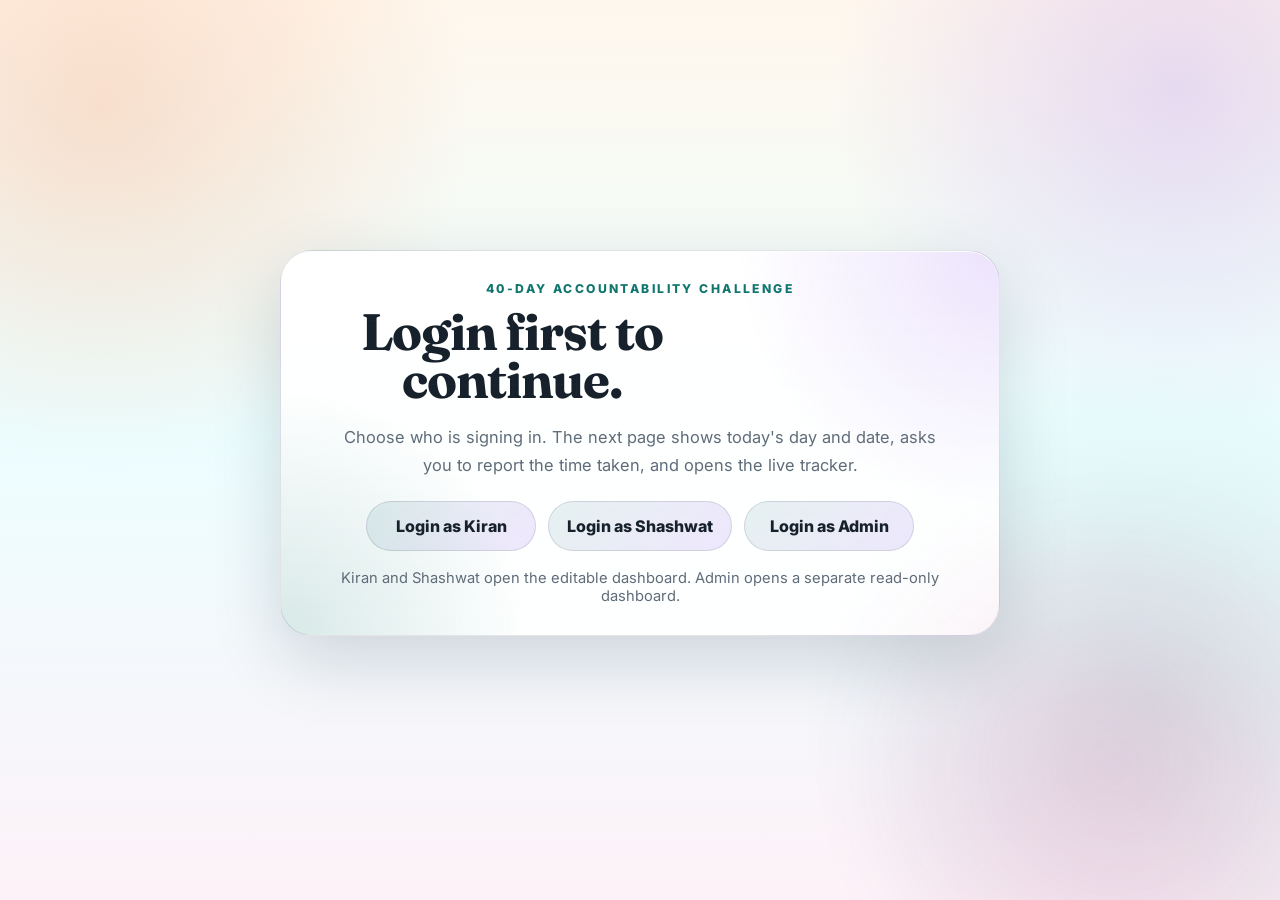
==== admin.html @ a902fece "test" ====
<!DOCTYPE html>
<html lang="en">
  <head>
    <meta charset="UTF-8" />
    <meta name="viewport" content="width=device-width, initial-scale=1.0" />
    <title>40-Day Accountability Challenge - Admin</title>
    <link rel="preconnect" href="https://fonts.googleapis.com" />
    <link rel="preconnect" href="https://fonts.gstatic.com" crossorigin />
    <link href="https://fonts.googleapis.com/css2?family=Fraunces:opsz,wght@9..144,600;9..144,700&family=Inter:wght@400;500;600;700;800&display=swap" rel="stylesheet" />
    <link rel="stylesheet" href="style.css" />
  </head>
  <body class="dashboard-page admin-page">
    <main class="shell shell--dashboard">
      <section class="dashboard-screen admin-screen">
        <header class="today-hero">
          <div class="today-hero__copy">
            <p class="eyebrow">Admin overview</p>
            <h1 id="adminTitle">Read-only control room</h1>
            <p id="adminDateLine" class="lede">Loading Central Time date...</p>
            <p id="adminInstruction" class="today-instruction">
              Inspect the full timesheet and the daily matrix dashboard. Editing is disabled.
            </p>
          </div>

          <div class="today-hero__meta">
            <div class="meta-chip meta-chip--wide">
              <span class="meta-chip__label">Signed in as</span>
              <strong>Admin</strong>
            </div>
            <div class="meta-chip">
              <span class="meta-chip__label">Live view</span>
              <strong id="adminDayTag">Day 1</strong>
            </div>
            <button id="logoutBtn" class="logout-button" type="button">Logout</button>
          </div>
        </header>

        <section class="stats-strip admin-stats" aria-label="Admin summary">
          <article class="stat-card">
            <span>Kiran progress</span>
            <strong id="adminKiranProgress">0 / 80</strong>
          </article>
          <article class="stat-card">
            <span>Shashwat progress</span>
            <strong id="adminShashwatProgress">0 / 80</strong>
          </article>
          <article class="stat-card stat-card--progress">
            <div class="progress-meta">
              <span>Completion</span>
              <span id="adminPercent">0%</span>
            </div>
            <div class="progress-bar" aria-hidden="true">
              <span id="adminProgressFill"></span>
            </div>
          </article>
        </section>

        <section class="workspace-shell">
          <div class="workspace-shell__head">
            <div>
              <h2>Timesheet</h2>
              <p>Read-only view of the full 40-day timesheet with today's row highlighted.</p>
            </div>
            <span class="save-state">Live data from local storage</span>
          </div>
          <div class="table-wrap admin-table-wrap">
            <table>
              <thead>
                <tr>
                  <th>Day</th>
                  <th>Date</th>
                  <th>Kiran AM</th>
                  <th>Kiran PM</th>
                  <th>Shashwat AM</th>
                  <th>Shashwat PM</th>
                </tr>
              </thead>
              <tbody id="adminTimesheetBody"></tbody>
            </table>
          </div>
        </section>

        <section class="workspace-shell matrix-shell">
          <div class="workspace-shell__head">
            <div>
              <h2>Matrix dashboard</h2>
              <p>Quick read of the challenge in a four-quadrant matrix built for spotting momentum and gaps.</p>
            </div>
            <span class="save-state">Read only</span>
          </div>

          <div class="matrix-grid">
            <article class="matrix-card matrix-card--accent">
              <span class="matrix-label">Morning momentum</span>
              <strong id="matrixMorning">0%</strong>
              <p>How strong the morning sessions are across both participants.</p>
            </article>
            <article class="matrix-card">
              <span class="matrix-label">Evening momentum</span>
              <strong id="matrixEvening">0%</strong>
              <p>Evening consistency and late-day follow-through.</p>
            </article>
            <article class="matrix-card">
              <span class="matrix-label">Kiran lead</span>
              <strong id="matrixKiran">0%</strong>
              <p>Kiran's current completion ratio across the full challenge.</p>
            </article>
            <article class="matrix-card">
              <span class="matrix-label">Shashwat lead</span>
              <strong id="matrixShashwat">0%</strong>
              <p>Shashwat's current completion ratio across the full challenge.</p>
            </article>
          </div>
        </section>
      </section>
    </main>

    <script src="admin.js"></script>
  </body>
</html>
---- style.css ----
:root {
  color-scheme: light;
  --bg: #fff7ed;
  --bg-2: #ecfeff;
  --bg-3: #fdf2f8;
  --panel: rgba(255, 255, 255, 0.72);
  --panel-strong: rgba(255, 255, 255, 0.92);
  --text: #17212b;
  --muted: #5f6c79;
  --border: rgba(23, 33, 43, 0.12);
  --accent: #0f766e;
  --accent-2: #ea580c;
  --accent-3: #7c3aed;
  --success: #16a34a;
  --warning: #f59e0b;
  --danger: #ef4444;
  --shadow: 0 24px 70px rgba(15, 23, 42, 0.16);
}

* {
  box-sizing: border-box;
}

html {
  scroll-behavior: smooth;
}

body {
  margin: 0;
  font-family: Inter, sans-serif;
  color: var(--text);
  background:
    radial-gradient(circle at 8% 12%, rgba(234, 88, 12, 0.16), transparent 26%),
    radial-gradient(circle at 92% 10%, rgba(124, 58, 237, 0.16), transparent 24%),
    radial-gradient(circle at 90% 78%, rgba(15, 118, 110, 0.14), transparent 26%),
    linear-gradient(180deg, var(--bg), var(--bg-2) 48%, var(--bg-3));
  min-height: 100vh;
  overflow-x: hidden;
}

body::before {
  content: "";
  position: fixed;
  inset: 0;
  pointer-events: none;
  background-image:
    linear-gradient(rgba(255, 255, 255, 0.22) 1px, transparent 1px),
    linear-gradient(90deg, rgba(255, 255, 255, 0.22) 1px, transparent 1px);
  background-size: 64px 64px;
  mask-image: linear-gradient(180deg, rgba(0, 0, 0, 0.14), transparent 78%);
}

body::after {
  content: "";
  position: fixed;
  inset: auto -10vw -18vh auto;
  width: 46vw;
  height: 46vw;
  background: radial-gradient(circle, rgba(236, 72, 153, 0.16), transparent 66%);
  filter: blur(28px);
  pointer-events: none;
  animation: floatGlow 12s ease-in-out infinite;
}

.shell {
  width: min(1400px, calc(100vw - 32px));
  margin: 0 auto;
  padding: 30px 0 44px;
}

.auth-screen {
  min-height: calc(100vh - 74px);
  display: grid;
  place-items: center;
  padding: 20px 0;
}

.auth-card {
  width: min(720px, 100%);
  padding: 30px;
  border-radius: 32px;
  background:
    radial-gradient(circle at top right, rgba(124, 58, 237, 0.14), transparent 32%),
    radial-gradient(circle at bottom left, rgba(15, 118, 110, 0.16), transparent 30%),
    linear-gradient(180deg, rgba(255, 255, 255, 0.96), rgba(255, 255, 255, 0.88));
  border: 1px solid var(--border);
  box-shadow: var(--shadow), inset 0 1px 0 rgba(255, 255, 255, 0.85);
  text-align: center;
}

.auth-card .lede {
  margin-left: auto;
  margin-right: auto;
}

.auth-actions {
  display: flex;
  gap: 12px;
  justify-content: center;
  flex-wrap: wrap;
  margin-top: 22px;
}

.auth-button,
.logout-button {
  appearance: none;
  border: 1px solid rgba(15, 23, 42, 0.12);
  border-radius: 999px;
  padding: 14px 18px;
  font-weight: 800;
  cursor: pointer;
  transition: transform 140ms ease, box-shadow 140ms ease, background 140ms ease;
}

.auth-button {
  background: linear-gradient(135deg, rgba(15, 118, 110, 0.1), rgba(124, 58, 237, 0.12));
  color: var(--text);
  min-width: 170px;
}

.auth-button:hover,
.logout-button:hover {
  transform: translateY(-1px);
}

.auth-footnote {
  margin: 18px 0 0;
  color: var(--muted);
  font-size: 0.92rem;
}

.dashboard-screen {
  display: grid;
  gap: 20px;
}

.hero {
  display: grid;
  grid-template-columns: 1.5fr 1fr;
  gap: 20px;
  align-items: stretch;
  margin-bottom: 20px;
  animation: riseIn 700ms ease both;
}

.eyebrow {
  margin: 0 0 12px;
  text-transform: uppercase;
  letter-spacing: 0.2em;
  font-size: 0.76rem;
  color: var(--accent);
  font-weight: 800;
}

h1, h2 {
  font-family: Fraunces, serif;
  margin: 0;
  letter-spacing: -0.02em;
}

h1 {
  font-size: clamp(2.4rem, 4vw, 4.6rem);
  line-height: 0.94;
  max-width: 11.5ch;
}

.lede {
  margin: 18px 0 0;
  max-width: 62ch;
  color: var(--muted);
  font-size: 1.03rem;
  line-height: 1.7;
}

.hero-card,
.rules-grid article,
.table-shell {
  background:
    linear-gradient(180deg, rgba(255, 255, 255, 0.96), rgba(255, 255, 255, 0.78)),
    var(--panel);
  border: 1px solid var(--border);
  border-radius: 30px;
  box-shadow: var(--shadow), inset 0 1px 0 rgba(255, 255, 255, 0.8);
  backdrop-filter: blur(16px);
}

.hero-card {
  padding: 22px;
  display: flex;
  flex-direction: column;
  justify-content: space-between;
  gap: 20px;
  position: relative;
  overflow: hidden;
}

.hero-card::before {
  content: "";
  position: absolute;
  inset: -30% -20% auto auto;
  width: 220px;
  height: 220px;
  background: radial-gradient(circle, rgba(15, 118, 110, 0.18), transparent 68%);
  filter: blur(8px);
  pointer-events: none;
}

.today-card {
  padding: 26px;
  border-radius: 30px;
  border: 1px solid var(--border);
  background:
    radial-gradient(circle at top left, rgba(236, 72, 153, 0.12), transparent 36%),
    linear-gradient(180deg, rgba(255, 255, 255, 0.96), rgba(255, 255, 255, 0.84));
  box-shadow: var(--shadow), inset 0 1px 0 rgba(255, 255, 255, 0.85);
}

.today-card .lede {
  margin-bottom: 12px;
}

.today-instruction {
  margin: 0;
  color: var(--text);
  font-weight: 700;
  line-height: 1.65;
  max-width: 42ch;
}

.hero-top-actions {
  display: flex;
  align-items: center;
  gap: 10px;
  flex-wrap: wrap;
  justify-content: flex-end;
}

.logout-button {
  background: rgba(255, 255, 255, 0.92);
  color: var(--text);
  padding: 10px 14px;
}

.hero-status {
  display: grid;
  grid-template-columns: repeat(2, minmax(0, 1fr));
  gap: 12px;
}

.hero-status > div {
  padding: 14px;
  border-radius: 20px;
  background: rgba(255, 255, 255, 0.78);
  border: 1px solid rgba(23, 33, 43, 0.08);
}

.hero-status__label {
  display: block;
  margin-bottom: 6px;
  color: var(--muted);
  font-size: 0.8rem;
  font-weight: 700;
  text-transform: uppercase;
  letter-spacing: 0.12em;
}

.hero-status strong {
  font-size: 1.15rem;
}

.hero-card__top,
.progress-meta,
.table-shell__header {
  display: flex;
  align-items: center;
  justify-content: space-between;
  gap: 12px;
}

.signin-card {
  position: relative;
  z-index: 1;
  display: grid;
  gap: 14px;
  padding: 16px;
  border-radius: 24px;
  border: 1px solid rgba(15, 23, 42, 0.08);
  background: linear-gradient(135deg, rgba(255, 255, 255, 0.92), rgba(250, 245, 255, 0.9));
  box-shadow: inset 0 1px 0 rgba(255, 255, 255, 0.8);
}

.signin-card__top {
  display: flex;
  align-items: flex-start;
  justify-content: space-between;
  gap: 12px;
}

.signin-label {
  margin: 0 0 4px;
  font-size: 0.72rem;
  letter-spacing: 0.18em;
  text-transform: uppercase;
  font-weight: 800;
  color: var(--accent-3);
}

.signin-card h2 {
  font-size: 1.55rem;
  line-height: 1.05;
}

.signin-date {
  text-align: right;
  color: var(--muted);
  font-size: 0.85rem;
}

.signin-date strong {
  display: block;
  margin-top: 4px;
  color: var(--text);
  font-size: 0.95rem;
}

.signin-copy {
  margin: 0;
  color: var(--muted);
  line-height: 1.6;
  font-size: 0.95rem;
}

.signin-actions {
  display: flex;
  gap: 10px;
  flex-wrap: wrap;
}

.signer-btn {
  appearance: none;
  border: 1px solid rgba(15, 23, 42, 0.12);
  background: rgba(255, 255, 255, 0.95);
  color: var(--text);
  padding: 12px 14px;
  border-radius: 999px;
  font-weight: 800;
  cursor: pointer;
  box-shadow: 0 10px 18px rgba(15, 23, 42, 0.06);
  transition: transform 140ms ease, background 140ms ease, border-color 140ms ease, box-shadow 140ms ease;
}

.signer-btn:hover {
  transform: translateY(-1px);
}

.signer-btn.is-active {
  background: linear-gradient(135deg, rgba(15, 118, 110, 0.14), rgba(124, 58, 237, 0.14));
  border-color: rgba(124, 58, 237, 0.24);
  box-shadow: 0 12px 22px rgba(124, 58, 237, 0.14);
}

.signin-status {
  display: flex;
  align-items: center;
  justify-content: space-between;
  gap: 10px;
  padding-top: 2px;
  color: var(--muted);
  font-size: 0.9rem;
}

.signin-status strong {
  color: var(--text);
}

.pill {
  display: inline-flex;
  align-items: center;
  padding: 8px 12px;
  border-radius: 999px;
  background: linear-gradient(135deg, rgba(15, 118, 110, 0.14), rgba(124, 58, 237, 0.12));
  color: var(--accent);
  font-size: 0.85rem;
  font-weight: 700;
  box-shadow: inset 0 1px 0 rgba(255, 255, 255, 0.7);
}

.save-state {
  color: var(--muted);
  font-size: 0.9rem;
}

.hero-metrics {
  display: grid;
  grid-template-columns: repeat(3, minmax(0, 1fr));
  gap: 12px;
}

.hero-metrics div {
  background: var(--panel-strong);
  border: 1px solid var(--border);
  border-radius: 22px;
  padding: 16px;
  box-shadow: 0 14px 30px rgba(15, 23, 42, 0.08);
  transition: transform 180ms ease, box-shadow 180ms ease;
}

.hero-metrics div:hover {
  transform: translateY(-2px);
  box-shadow: 0 18px 34px rgba(15, 23, 42, 0.12);
}

.hero-metrics strong {
  display: block;
  font-size: 1.7rem;
  line-height: 1;
  background: linear-gradient(135deg, var(--accent), var(--accent-3));
  -webkit-background-clip: text;
  background-clip: text;
  color: transparent;
}

.hero-metrics span {
  display: block;
  margin-top: 8px;
  color: var(--muted);
  font-size: 0.9rem;
}

.progress-block {
  background:
    linear-gradient(135deg, rgba(15, 118, 110, 0.08), rgba(124, 58, 237, 0.06)),
    var(--panel-strong);
  border-radius: 22px;
  border: 1px solid var(--border);
  padding: 16px;
}

.progress-meta {
  color: var(--muted);
  font-size: 0.9rem;
  margin-bottom: 12px;
}

.progress-bar {
  height: 12px;
  border-radius: 999px;
  background: rgba(23, 33, 31, 0.08);
  overflow: hidden;
  box-shadow: inset 0 1px 2px rgba(15, 23, 42, 0.12);
}

.progress-bar span {
  display: block;
  height: 100%;
  width: 0;
  border-radius: inherit;
  background: linear-gradient(90deg, var(--accent), var(--accent-3), #22c55e);
  background-size: 200% 100%;
  transition: width 180ms ease;
  animation: shimmer 4s linear infinite;
}

.rules-grid {
  display: grid;
  grid-template-columns: repeat(3, minmax(0, 1fr));
  gap: 16px;
  margin-bottom: 20px;
}

.rules-grid article {
  padding: 18px 18px 20px;
  position: relative;
  overflow: hidden;
}

.rules-grid article::before {
  content: "";
  position: absolute;
  inset: 0;
  background: linear-gradient(135deg, rgba(236, 72, 153, 0.06), transparent 40%, rgba(15, 118, 110, 0.06));
  pointer-events: none;
}

.rules-grid article:hover {
  transform: translateY(-3px);
  transition: transform 180ms ease, box-shadow 180ms ease;
  box-shadow: 0 28px 60px rgba(15, 23, 42, 0.14);
}

.rules-grid h2,
.table-shell__header h2 {
  font-size: 1.6rem;
}

.rules-grid p,
.table-shell__header p {
  margin: 10px 0 0;
  color: var(--muted);
  line-height: 1.65;
}

button {
  font: inherit;
}

.cell-button {
  border: 1px solid transparent;
  border-radius: 16px;
  cursor: pointer;
  transition: transform 120ms ease, box-shadow 120ms ease, background 120ms ease, border-color 120ms ease;
}

.cell-button:hover {
  transform: translateY(-1px);
}

.table-shell {
  padding: 18px;
}

.table-shell__header {
  align-items: flex-end;
  margin-bottom: 16px;
}

.legend {
  display: flex;
  align-items: center;
  gap: 14px;
  color: var(--muted);
  flex-wrap: wrap;
  justify-content: flex-end;
}

.legend span {
  display: inline-flex;
  align-items: center;
  gap: 8px;
}

.dot {
  width: 10px;
  height: 10px;
  border-radius: 999px;
  display: inline-block;
}

.dot.done { background: var(--success); }
.dot.pending { background: var(--warning); }
.dot.issue { background: var(--danger); }

.table-wrap {
  overflow: auto;
  border-radius: 22px;
  border: 1px solid var(--border);
  background: rgba(255, 255, 255, 0.72);
  box-shadow: inset 0 1px 0 rgba(255, 255, 255, 0.75);
}

table {
  border-collapse: separate;
  border-spacing: 0;
  width: 100%;
  min-width: 1180px;
}

th, td {
  padding: 12px 10px;
  border-bottom: 1px solid rgba(23, 33, 31, 0.08);
  text-align: left;
  vertical-align: middle;
}

thead th {
  position: sticky;
  top: 0;
  z-index: 2;
  background: linear-gradient(180deg, rgba(252, 248, 242, 0.98), rgba(245, 250, 248, 0.98));
  font-size: 0.9rem;
  font-weight: 800;
}

.subhead th {
  top: 48px;
  background: linear-gradient(180deg, rgba(243, 250, 246, 0.98), rgba(239, 244, 252, 0.98));
  font-size: 0.76rem;
  font-weight: 600;
  color: var(--muted);
}

tbody tr:nth-child(even) td {
  background: rgba(15, 118, 110, 0.028);
}

tbody tr.is-current-day td {
  background: rgba(124, 58, 237, 0.06);
}

tbody tr:hover td {
  background: rgba(124, 58, 237, 0.035);
}

td:first-child,
th:first-child {
  width: 76px;
}

td:nth-child(2), th:nth-child(2) {
  width: 120px;
}

.day-cell,
.date-cell {
  font-weight: 700;
}

.cell-button {
  width: 100%;
  min-height: 68px;
  padding: 10px 12px;
  background: linear-gradient(180deg, rgba(255, 255, 255, 0.98), rgba(248, 250, 252, 0.95));
  border-color: rgba(23, 33, 31, 0.12);
  color: var(--text);
  display: flex;
  flex-direction: column;
  justify-content: center;
  gap: 6px;
  text-align: left;
  box-shadow: 0 10px 24px rgba(15, 23, 42, 0.06);
}

.cell-button strong {
  font-size: 0.92rem;
}

.cell-button small {
  display: block;
  color: var(--muted);
  font-size: 0.72rem;
  line-height: 1.25;
}

.cell-button[data-state="done"] {
  background: linear-gradient(180deg, rgba(34, 197, 94, 0.18), rgba(22, 163, 74, 0.12));
  border-color: rgba(22, 163, 74, 0.28);
}

.cell-button[data-state="pending"] {
  background: linear-gradient(180deg, rgba(245, 158, 11, 0.18), rgba(245, 158, 11, 0.1));
  border-color: rgba(245, 158, 11, 0.3);
}

.cell-button[data-state="issue"] {
  background: linear-gradient(180deg, rgba(248, 113, 113, 0.16), rgba(220, 38, 38, 0.08));
  border-color: rgba(220, 38, 38, 0.28);
}

.cell-button:focus {
  outline: 2px solid rgba(124, 58, 237, 0.34);
  outline-offset: 2px;
}

.cell-button:disabled {
  cursor: not-allowed;
  opacity: 0.38;
  box-shadow: none;
  transform: none;
}

.role-hidden {
  display: none !important;
}

.row-hidden {
  display: none;
}

@media (max-width: 1120px) {
  .hero,
  .rules-grid {
    grid-template-columns: 1fr;
  }

  .table-shell__header {
    align-items: flex-start;
    flex-direction: column;
  }

  .today-card {
    padding: 22px;
  }
}

@media (max-width: 900px) {
  .shell {
    width: min(100vw - 24px, 100%);
    padding: 18px 0 28px;
  }

  .hero,
  .rules-grid {
    gap: 14px;
  }

  .hero-card,
  .rules-grid article,
  .table-shell {
    border-radius: 24px;
  }

  .auth-card {
    padding: 22px;
    border-radius: 26px;
  }

  .hero-card {
    padding: 18px;
  }

  .today-card {
    padding: 18px;
  }

  .signin-card {
    padding: 14px;
  }

  .hero-metrics {
    grid-template-columns: repeat(2, minmax(0, 1fr));
  }

  .hero-metrics div:last-child {
    grid-column: 1 / -1;
  }

  .hero-metrics div {
    padding: 14px;
  }

  .rules-grid article {
    padding: 16px;
  }

  .table-shell {
    padding: 14px;
  }

  .table-wrap {
    border-radius: 18px;
    -webkit-overflow-scrolling: touch;
    scrollbar-width: thin;
  }

  table {
    min-width: 960px;
  }

  th,
  td {
    padding: 10px 8px;
  }

  .cell-button {
    min-height: 60px;
    padding: 8px 10px;
  }

  .cell-button strong {
    font-size: 0.86rem;
  }

  .cell-button small {
    font-size: 0.68rem;
  }

  .rules-grid h2,
  .table-shell__header h2 {
    font-size: 1.35rem;
  }

  .signin-card h2 {
    font-size: 1.3rem;
  }

  .rules-grid p,
  .table-shell__header p,
  .lede,
  .save-state,
  .hero-metrics span,
  .progress-meta {
    font-size: 0.92rem;
  }
}

@media (max-width: 760px) {
  .shell {
    width: min(100vw - 14px, 100%);
    padding: 10px 0 18px;
  }

  .hero-card,
  .rules-grid article,
  .table-shell {
    border-radius: 20px;
  }

  .auth-button,
  .logout-button {
    width: 100%;
    min-width: 0;
  }

  .auth-actions {
    flex-direction: column;
  }

  h1 {
    font-size: clamp(1.95rem, 10.5vw, 2.8rem);
    max-width: 10.5ch;
  }

  .lede {
    margin-top: 14px;
    font-size: 0.96rem;
    line-height: 1.62;
  }

  .hero-metrics {
    grid-template-columns: 1fr;
  }

  .hero-metrics div:last-child {
    grid-column: auto;
  }

  .hero-card {
    gap: 16px;
  }

  .hero-status {
    grid-template-columns: 1fr;
  }

  .signin-card__top,
  .signin-status {
    flex-direction: column;
    align-items: flex-start;
  }

  .signin-date {
    text-align: left;
  }

  .progress-block {
    padding: 14px;
  }

  .table-shell__header {
    margin-bottom: 12px;
  }

  .legend {
    gap: 10px;
    font-size: 0.88rem;
  }

  table {
    min-width: 860px;
  }

  thead th {
    font-size: 0.82rem;
  }

  .subhead th {
    top: 44px;
    font-size: 0.7rem;
  }

  td:first-child,
  th:first-child {
    width: 62px;
  }

  td:nth-child(2),
  th:nth-child(2) {
    width: 100px;
  }

  .cell-button {
    min-height: 56px;
    border-radius: 14px;
  }

  .cell-button:hover {
    transform: none;
  }

  .legend {
    justify-content: flex-start;
  }

  .today-card {
    border-radius: 20px;
  }
}

@media (hover: none) and (pointer: coarse) {
  .hero-metrics div:hover,
  .rules-grid article:hover,
  .cell-button:hover {
    transform: none;
    box-shadow: inherit;
  }

  .cell-button:active {
    transform: scale(0.99);
  }

  body::before {
    opacity: 0.45;
  }

  body::after {
    opacity: 0.55;
  }
}

body.admin-page .today-hero__copy,
body.admin-page .today-hero__meta,
body.admin-page .stat-card,
body.admin-page .workspace-shell,
body.admin-page .matrix-card {
  border-radius: 24px;
}

body.admin-page .today-hero {
  align-items: stretch;
}

body.admin-page .today-hero__copy {
  background:
    radial-gradient(circle at top right, rgba(15, 118, 110, 0.12), transparent 30%),
    radial-gradient(circle at bottom left, rgba(124, 58, 237, 0.1), transparent 34%),
    linear-gradient(180deg, rgba(255, 255, 255, 0.96), rgba(255, 255, 255, 0.8));
}

body.admin-page .today-hero__meta {
  background:
    radial-gradient(circle at top left, rgba(236, 72, 153, 0.1), transparent 28%),
    linear-gradient(180deg, rgba(255, 255, 255, 0.96), rgba(255, 255, 255, 0.8));
}

body.admin-page .stats-strip {
  display: grid;
  grid-template-columns: repeat(3, minmax(0, 1fr));
  gap: 12px;
}

body.admin-page .stat-card {
  min-height: 108px;
  display: flex;
  flex-direction: column;
  justify-content: space-between;
}

body.admin-page .admin-stats .stat-card:nth-child(1) {
  background: linear-gradient(180deg, rgba(245, 158, 11, 0.14), rgba(255, 255, 255, 0.9));
}

body.admin-page .admin-stats .stat-card:nth-child(2) {
  background: linear-gradient(180deg, rgba(22, 163, 74, 0.14), rgba(255, 255, 255, 0.9));
}

body.admin-page .admin-stats .stat-card:nth-child(3) {
  background: linear-gradient(180deg, rgba(15, 118, 110, 0.12), rgba(255, 255, 255, 0.9));
}

body.admin-page .workspace-shell {
  padding: 18px;
}

body.admin-page .admin-table-wrap {
  overflow: hidden;
}

body.admin-page .readonly-cell {
  display: grid;
  width: 100%;
  gap: 4px;
  padding: 10px 12px;
  border-radius: 14px;
  font-weight: 800;
  text-align: center;
}

body.admin-page .readonly-cell strong {
  display: block;
  font-size: 0.92rem;
}

body.admin-page .readonly-cell small {
  display: block;
  font-size: 0.75rem;
  font-weight: 700;
  color: var(--muted);
}

body.admin-page .readonly-cell.is-done {
  background: linear-gradient(135deg, rgba(34, 197, 94, 0.16), rgba(16, 185, 129, 0.1));
  color: var(--success);
}

body.admin-page .readonly-cell.is-pending {
  background: linear-gradient(135deg, rgba(245, 158, 11, 0.16), rgba(251, 191, 36, 0.1));
  color: #a16207;
}

body.admin-page .is-current-day td {
  background: rgba(124, 58, 237, 0.06);
}

body.admin-page .matrix-shell {
  padding: 18px;
}

body.admin-page .matrix-grid {
  display: grid;
  grid-template-columns: repeat(2, minmax(0, 1fr));
  gap: 14px;
}

body.admin-page .matrix-card {
  padding: 18px;
  background:
    radial-gradient(circle at top right, rgba(124, 58, 237, 0.12), transparent 30%),
    linear-gradient(180deg, rgba(255, 255, 255, 0.96), rgba(255, 255, 255, 0.82));
  border: 1px solid var(--border);
  box-shadow: var(--shadow), inset 0 1px 0 rgba(255, 255, 255, 0.8);
}

body.admin-page .matrix-card--accent {
  background:
    radial-gradient(circle at top left, rgba(15, 118, 110, 0.16), transparent 32%),
    linear-gradient(180deg, rgba(255, 255, 255, 0.96), rgba(255, 255, 255, 0.82));
}

body.admin-page .matrix-label {
  display: block;
  margin-bottom: 8px;
  color: var(--accent);
  text-transform: uppercase;
  letter-spacing: 0.14em;
  font-size: 0.72rem;
  font-weight: 800;
}

body.admin-page .matrix-card strong {
  display: block;
  font-family: Fraunces, serif;
  font-size: 2.1rem;
  margin-bottom: 8px;
  color: var(--text);
}

body.admin-page .matrix-card p {
  margin: 0;
  color: var(--muted);
  line-height: 1.6;
}

@media (max-width: 960px) {
  body.admin-page .matrix-grid {
    grid-template-columns: 1fr;
  }
}

@keyframes riseIn {
  from {
    opacity: 0;
    transform: translateY(14px);
  }

  to {
    opacity: 1;
    transform: translateY(0);
  }
}

@keyframes shimmer {
  0% {
    background-position: 0% 50%;
  }

  100% {
    background-position: 200% 50%;
  }
}

@keyframes floatGlow {
  0%,
  100% {
    transform: translate3d(0, 0, 0) scale(1);
  }

  50% {
    transform: translate3d(-3%, -2%, 0) scale(1.08);
  }
}

@media (prefers-reduced-motion: reduce) {
  *,
  *::before,
  *::after {
    animation-duration: 0.01ms !important;
    animation-iteration-count: 1 !important;
    transition-duration: 0.01ms !important;
    scroll-behavior: auto !important;
  }
}

body.dashboard-page {
  color: var(--text);
  background:
    radial-gradient(circle at 8% 12%, rgba(234, 88, 12, 0.16), transparent 26%),
    radial-gradient(circle at 92% 10%, rgba(124, 58, 237, 0.16), transparent 24%),
    radial-gradient(circle at 90% 78%, rgba(15, 118, 110, 0.14), transparent 26%),
    linear-gradient(180deg, var(--bg), var(--bg-2) 48%, var(--bg-3));
}

body.dashboard-page::before {
  background-image:
    linear-gradient(rgba(255, 255, 255, 0.22) 1px, transparent 1px),
    linear-gradient(90deg, rgba(255, 255, 255, 0.22) 1px, transparent 1px);
  background-size: 64px 64px;
  mask-image: linear-gradient(180deg, rgba(0, 0, 0, 0.14), transparent 78%);
}

body.dashboard-page::after {
  inset: auto -10vw -18vh auto;
  width: 46vw;
  height: 46vw;
  background: radial-gradient(circle, rgba(236, 72, 153, 0.16), transparent 66%);
}

body.dashboard-page .shell--dashboard {
  width: min(1240px, calc(100vw - 20px));
  padding: 16px 0 24px;
}

body.dashboard-page .dashboard-screen {
  gap: 16px;
}

body.dashboard-page .today-hero {
  display: grid;
  grid-template-columns: minmax(0, 1.2fr) minmax(260px, 0.8fr);
  gap: 14px;
  align-items: stretch;
}

body.dashboard-page .today-hero__copy,
body.dashboard-page .today-hero__meta,
body.dashboard-page .stat-card,
body.dashboard-page .workspace-shell {
  background:
    linear-gradient(180deg, rgba(255, 255, 255, 0.96), rgba(255, 255, 255, 0.78)),
    var(--panel);
  border: 1px solid var(--border);
  border-radius: 26px;
  box-shadow: var(--shadow), inset 0 1px 0 rgba(255, 255, 255, 0.8);
  backdrop-filter: blur(16px);
}

body.dashboard-page .today-hero__copy {
  padding: 26px;
}

body.dashboard-page .today-hero__meta {
  padding: 20px;
  display: grid;
  gap: 12px;
  align-content: start;
}

body.dashboard-page .today-hero h1 {
  color: var(--text);
  max-width: 9ch;
}

body.dashboard-page .today-hero .lede,
body.dashboard-page .today-instruction,
body.dashboard-page .save-state,
body.dashboard-page .meta-chip__label,
body.dashboard-page .session-date,
body.dashboard-page .session-summary,
body.dashboard-page .workspace-shell__head p,
body.dashboard-page .progress-meta,
body.dashboard-page .stat-card span {
  color: var(--muted);
}

body.dashboard-page .today-instruction {
  max-width: 44ch;
}

body.dashboard-page .meta-chip {
  padding: 14px 16px;
  border-radius: 22px;
  background: linear-gradient(135deg, rgba(15, 118, 110, 0.12), rgba(124, 58, 237, 0.1));
  border: 1px solid rgba(23, 33, 43, 0.12);
}

body.dashboard-page .meta-chip--wide {
  min-height: 86px;
}

body.dashboard-page .meta-chip__label {
  display: block;
  font-size: 0.72rem;
  text-transform: uppercase;
  letter-spacing: 0.16em;
  font-weight: 800;
  margin-bottom: 6px;
}

body.dashboard-page .meta-chip strong {
  color: var(--text);
  font-size: 1.1rem;
}

body.dashboard-page .logout-button {
  background: rgba(255, 255, 255, 0.92);
  color: var(--text);
  border-color: var(--border);
}

body.dashboard-page .stats-strip {
  display: grid;
  grid-template-columns: repeat(3, minmax(0, 1fr));
  gap: 12px;
}

body.dashboard-page .stat-card {
  padding: 18px 20px;
  min-height: 110px;
  display: flex;
  flex-direction: column;
  justify-content: space-between;
}

body.dashboard-page .stat-card strong {
  font-size: 2rem;
  color: var(--text);
}

body.dashboard-page .stat-card--progress {
  justify-content: center;
}

body.dashboard-page .workspace-shell {
  padding: 18px;
}

body.dashboard-page .workspace-shell__head {
  display: flex;
  align-items: flex-start;
  justify-content: space-between;
  gap: 12px;
  margin-bottom: 16px;
}

body.dashboard-page .workspace-shell__head h2 {
  color: var(--text);
  font-size: 1.7rem;
}

body.dashboard-page .workspace-tools {
  display: grid;
  gap: 8px;
  justify-items: end;
}

body.dashboard-page .day-picker {
  display: grid;
  gap: 6px;
  justify-items: start;
}

body.dashboard-page .day-picker span {
  font-size: 0.72rem;
  text-transform: uppercase;
  letter-spacing: 0.14em;
  font-weight: 800;
  color: var(--muted);
}

body.dashboard-page .day-picker select {
  border: 1px solid rgba(23, 33, 43, 0.16);
  border-radius: 12px;
  background: rgba(255, 255, 255, 0.95);
  color: var(--text);
  padding: 10px 12px;
  min-width: 210px;
  font-weight: 700;
}

body.dashboard-page .session-board {
  display: grid;
  grid-template-columns: repeat(2, minmax(0, 1fr));
  gap: 14px;
}

body.dashboard-page .session-card {
  display: grid;
  gap: 14px;
  padding: 18px;
  border-radius: 22px;
  background:
    linear-gradient(180deg, rgba(255, 255, 255, 0.96), rgba(255, 255, 255, 0.82)),
    var(--panel);
  border: 1px solid var(--border);
  box-shadow: var(--shadow), inset 0 1px 0 rgba(255, 255, 255, 0.8);
}

body.dashboard-page .session-card__top {
  display: flex;
  justify-content: space-between;
  align-items: flex-start;
  gap: 12px;
}

body.dashboard-page .session-card h3 {
  margin: 0;
  font-family: Fraunces, serif;
  font-size: 1.45rem;
  color: var(--text);
}

body.dashboard-page .session-kicker {
  margin: 0 0 6px;
  text-transform: uppercase;
  letter-spacing: 0.16em;
  font-size: 0.72rem;
  font-weight: 800;
  color: var(--accent);
}

body.dashboard-page .session-badge {
  display: inline-flex;
  align-items: center;
  padding: 8px 12px;
  border-radius: 999px;
  font-size: 0.78rem;
  font-weight: 800;
  letter-spacing: 0.04em;
  text-transform: uppercase;
  background: rgba(15, 118, 110, 0.1);
  color: var(--muted);
}

body.dashboard-page .session-badge[data-state="done"] {
  background: rgba(22, 163, 74, 0.14);
  color: var(--success);
}

body.dashboard-page .session-badge[data-state="pending"] {
  background: rgba(245, 158, 11, 0.14);
  color: var(--warning);
}

body.dashboard-page .state-pills {
  display: grid;
  grid-template-columns: repeat(3, minmax(0, 1fr));
  gap: 8px;
}

body.dashboard-page .state-pill {
  border: 1px solid rgba(23, 33, 43, 0.12);
  background: rgba(255, 255, 255, 0.95);
  color: var(--text);
  border-radius: 14px;
  padding: 10px 12px;
  font-weight: 800;
  cursor: pointer;
  transition: transform 140ms ease, background 140ms ease, border-color 140ms ease;
}

body.dashboard-page .state-pill.is-active {
  background: linear-gradient(135deg, rgba(15, 118, 110, 0.12), rgba(124, 58, 237, 0.12));
  border-color: rgba(124, 58, 237, 0.24);
  color: var(--text);
}

body.dashboard-page .session-time {
  display: grid;
  gap: 12px;
  padding: 14px;
  border-radius: 20px;
  background: linear-gradient(180deg, rgba(255, 255, 255, 0.92), rgba(255, 255, 255, 0.78));
  border: 1px solid rgba(23, 33, 43, 0.08);
}

body.dashboard-page .time-header {
  display: flex;
  align-items: center;
  justify-content: space-between;
  gap: 12px;
  font-weight: 800;
}

body.dashboard-page .time-header span {
  color: var(--muted);
  font-size: 0.88rem;
}

body.dashboard-page .time-header strong {
  color: var(--text);
  font-size: 1rem;
}

body.dashboard-page .time-grid {
  display: grid;
  grid-template-columns: repeat(2, minmax(0, 1fr));
  gap: 12px;
}

body.dashboard-page .time-group {
  display: grid;
  gap: 8px;
  padding: 12px;
  border-radius: 18px;
  background: rgba(255, 255, 255, 0.96);
  border: 1px solid rgba(23, 33, 43, 0.08);
}

body.dashboard-page .time-group span {
  font-size: 0.82rem;
  color: var(--muted);
  font-weight: 700;
  letter-spacing: 0.08em;
  text-transform: uppercase;
}

body.dashboard-page .time-group strong {
  font-size: 1.5rem;
  color: var(--text);
}

body.dashboard-page .time-group input[type="range"] {
  width: 100%;
  accent-color: var(--accent);
}

body.dashboard-page .time-group input[type="range"]:focus {
  outline: none;
}

body.dashboard-page .time-group input[type="range"]::-webkit-slider-runnable-track {
  height: 8px;
  border-radius: 999px;
}

body.dashboard-page .time-group input[type="range"]::-webkit-slider-thumb {
  margin-top: -6px;
}

body.dashboard-page .time-group input[type="range"]::-moz-range-track {
  height: 8px;
  border-radius: 999px;
}

body.dashboard-page .time-group input[type="range"]::-moz-range-thumb {
  border: 0;
}

body.dashboard-page .session-summary {
  margin: 0;
  color: var(--muted);
  line-height: 1.55;
  font-size: 0.92rem;
  font-weight: 600;
}

body.dashboard-page .session-actions {
  display: flex;
  justify-content: flex-end;
}

body.dashboard-page .session-save {
  border: 0;
  border-radius: 999px;
  padding: 12px 16px;
  background: linear-gradient(135deg, var(--accent), var(--accent-3));
  color: white;
  font-weight: 800;
  cursor: pointer;
  box-shadow: 0 12px 24px rgba(124, 58, 237, 0.18);
}

body.dashboard-page .progress-bar {
  background: rgba(23, 33, 43, 0.08);
}

body.dashboard-page .progress-bar span {
  background: linear-gradient(90deg, var(--accent), var(--accent-3), #22c55e);
}

body.dashboard-page .today-card,
body.dashboard-page .hero-card,
body.dashboard-page .rules-grid article,
body.dashboard-page .table-shell {
  display: none;
}

@media (max-width: 960px) {
  body.dashboard-page .today-hero,
  body.dashboard-page .stats-strip,
  body.dashboard-page .session-board {
    grid-template-columns: 1fr;
  }

  body.dashboard-page .today-hero__meta {
    grid-template-columns: repeat(2, minmax(0, 1fr));
  }

  body.dashboard-page .meta-chip--wide {
    grid-column: 1 / -1;
  }

  body.dashboard-page .workspace-shell__head {
    align-items: stretch;
  }

  body.dashboard-page .workspace-tools {
    justify-items: start;
  }
}

@media (max-width: 760px) {
  body.dashboard-page .shell--dashboard {
    width: min(100vw - 14px, 100%);
    padding: 10px 0 18px;
  }

  body.dashboard-page .today-hero__copy,
  body.dashboard-page .today-hero__meta,
  body.dashboard-page .stat-card,
  body.dashboard-page .workspace-shell,
  body.dashboard-page .session-card {
    border-radius: 20px;
  }

  body.dashboard-page .today-hero__copy {
    padding: 20px;
  }

  body.dashboard-page .today-hero__meta {
    grid-template-columns: 1fr;
  }

  body.dashboard-page .stats-strip,
  body.dashboard-page .session-board {
    gap: 12px;
  }

  body.dashboard-page .session-board {
    grid-template-columns: 1fr;
  }

  body.dashboard-page .state-pills {
    grid-template-columns: 1fr;
  }

  body.dashboard-page .time-grid {
    grid-template-columns: 1fr;
  }
}
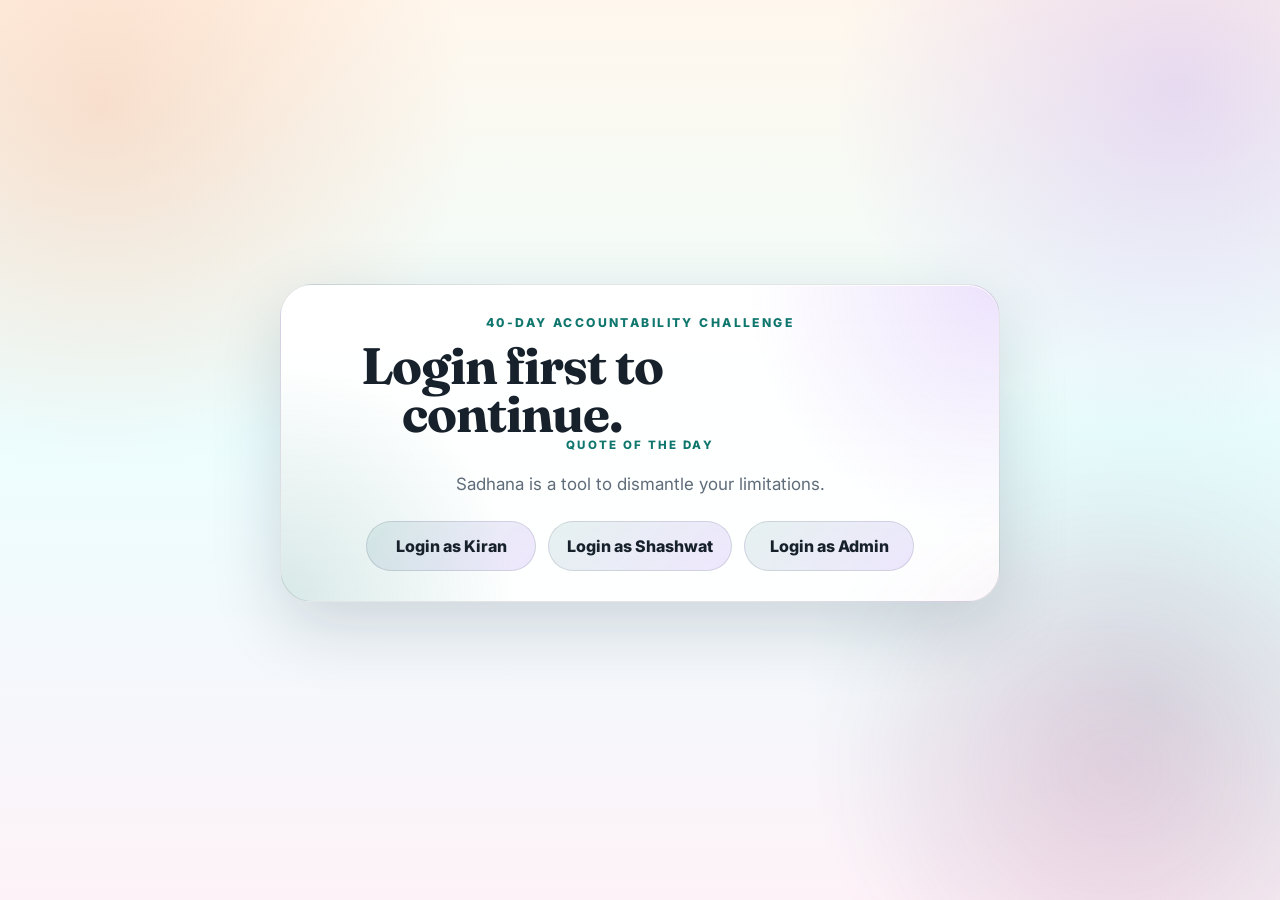
==== commit 369757a9: "test" ====
--- a/admin.html
+++ b/admin.html
@@ -59,9 +59,7 @@
           <div class="workspace-shell__head">
             <div>
               <h2>Timesheet</h2>
-              <p>Read-only view of the full 40-day timesheet with today's row highlighted.</p>
             </div>
-            <span class="save-state">Live data from local storage</span>
           </div>
           <div class="table-wrap admin-table-wrap">
             <table>
--- a/style.css
+++ b/style.css
@@ -93,6 +93,21 @@
   margin-right: auto;
 }
 
+.quote-label {
+  margin: 0;
+  text-transform: uppercase;
+  letter-spacing: 0.18em;
+  font-size: 0.72rem;
+  font-weight: 800;
+  color: var(--accent);
+}
+
+.auth-card .lede#dailyQuote {
+  max-width: 52ch;
+  font-size: 1.06rem;
+  line-height: 1.72;
+}
+
 .auth-actions {
   display: flex;
   gap: 12px;
@@ -815,6 +830,15 @@
     flex-direction: column;
   }
 
+  .quote-label {
+    font-size: 0.68rem;
+  }
+
+  .auth-card .lede#dailyQuote {
+    font-size: 0.96rem;
+    line-height: 1.64;
+  }
+
   h1 {
     font-size: clamp(1.95rem, 10.5vw, 2.8rem);
     max-width: 10.5ch;
@@ -1073,6 +1097,153 @@
 @media (max-width: 960px) {
   body.admin-page .matrix-grid {
     grid-template-columns: 1fr;
+  }
+
+  body.admin-page .analytics-grid {
+    grid-template-columns: 1fr;
+  }
+
+  body.admin-page .today-hero,
+  body.admin-page .stats-strip {
+    grid-template-columns: 1fr;
+  }
+
+  body.admin-page .today-hero__meta {
+    grid-template-columns: repeat(2, minmax(0, 1fr));
+  }
+
+  body.admin-page .meta-chip--wide {
+    grid-column: 1 / -1;
+  }
+
+  body.admin-page .workspace-shell__head {
+    align-items: stretch;
+    flex-direction: column;
+  }
+
+  body.admin-page .matrix-card strong {
+    font-size: 1.9rem;
+  }
+}
+
+@media (max-width: 760px) {
+  body.admin-page .shell--dashboard {
+    width: min(100vw - 14px, 100%);
+    padding: 10px 0 18px;
+  }
+
+  body.admin-page .today-hero__copy,
+  body.admin-page .today-hero__meta,
+  body.admin-page .stat-card,
+  body.admin-page .workspace-shell,
+  body.admin-page .matrix-card,
+  body.admin-page .analytics-card {
+    border-radius: 20px;
+  }
+
+  body.admin-page .today-hero__copy,
+  body.admin-page .today-hero__meta,
+  body.admin-page .workspace-shell,
+  body.admin-page .matrix-shell,
+  body.admin-page .analytics-card {
+    padding: 14px;
+  }
+
+  body.admin-page .today-hero__copy {
+    gap: 10px;
+  }
+
+  body.admin-page .today-hero__meta {
+    grid-template-columns: 1fr;
+  }
+
+  body.admin-page .stats-strip,
+  body.admin-page .matrix-grid,
+  body.admin-page .analytics-grid {
+    gap: 12px;
+  }
+
+  body.admin-page .stat-card {
+    min-height: 96px;
+    padding: 14px 16px;
+  }
+
+  body.admin-page .workspace-shell__head {
+    gap: 10px;
+    margin-bottom: 12px;
+  }
+
+  body.admin-page .workspace-shell__head h2 {
+    font-size: 1.35rem;
+  }
+
+  body.admin-page .workspace-shell__head p,
+  body.admin-page .save-state,
+  body.admin-page .matrix-card p,
+  body.admin-page .analytics-card__head h3,
+  body.admin-page .bar-chart__item small,
+  body.admin-page .readonly-cell small {
+    font-size: 0.88rem;
+  }
+
+  body.admin-page .workspace-shell__head p,
+  body.admin-page .matrix-card p,
+  body.admin-page .bar-chart__item small {
+    line-height: 1.45;
+  }
+
+  body.admin-page .admin-table-wrap {
+    overflow-x: auto;
+    -webkit-overflow-scrolling: touch;
+  }
+
+  body.admin-page table {
+    min-width: 860px;
+  }
+
+  body.admin-page th,
+  body.admin-page td {
+    padding: 10px 8px;
+  }
+
+  body.admin-page td:first-child,
+  body.admin-page th:first-child {
+    width: 58px;
+  }
+
+  body.admin-page td:nth-child(2),
+  body.admin-page th:nth-child(2) {
+    width: 96px;
+  }
+
+  body.admin-page .readonly-cell {
+    padding: 8px 10px;
+    border-radius: 12px;
+    gap: 2px;
+  }
+
+  body.admin-page .readonly-cell strong {
+    font-size: 0.82rem;
+  }
+
+  body.admin-page .bar-chart__track {
+    height: 12px;
+  }
+
+  body.admin-page .analytics-card__head {
+    margin-bottom: 12px;
+  }
+
+  body.admin-page .analytics-card__head strong {
+    font-size: 1.5rem;
+  }
+
+  body.admin-page .matrix-card strong {
+    font-size: 1.6rem;
+  }
+
+  body.admin-page .matrix-label {
+    margin-bottom: 6px;
   }
 }
 
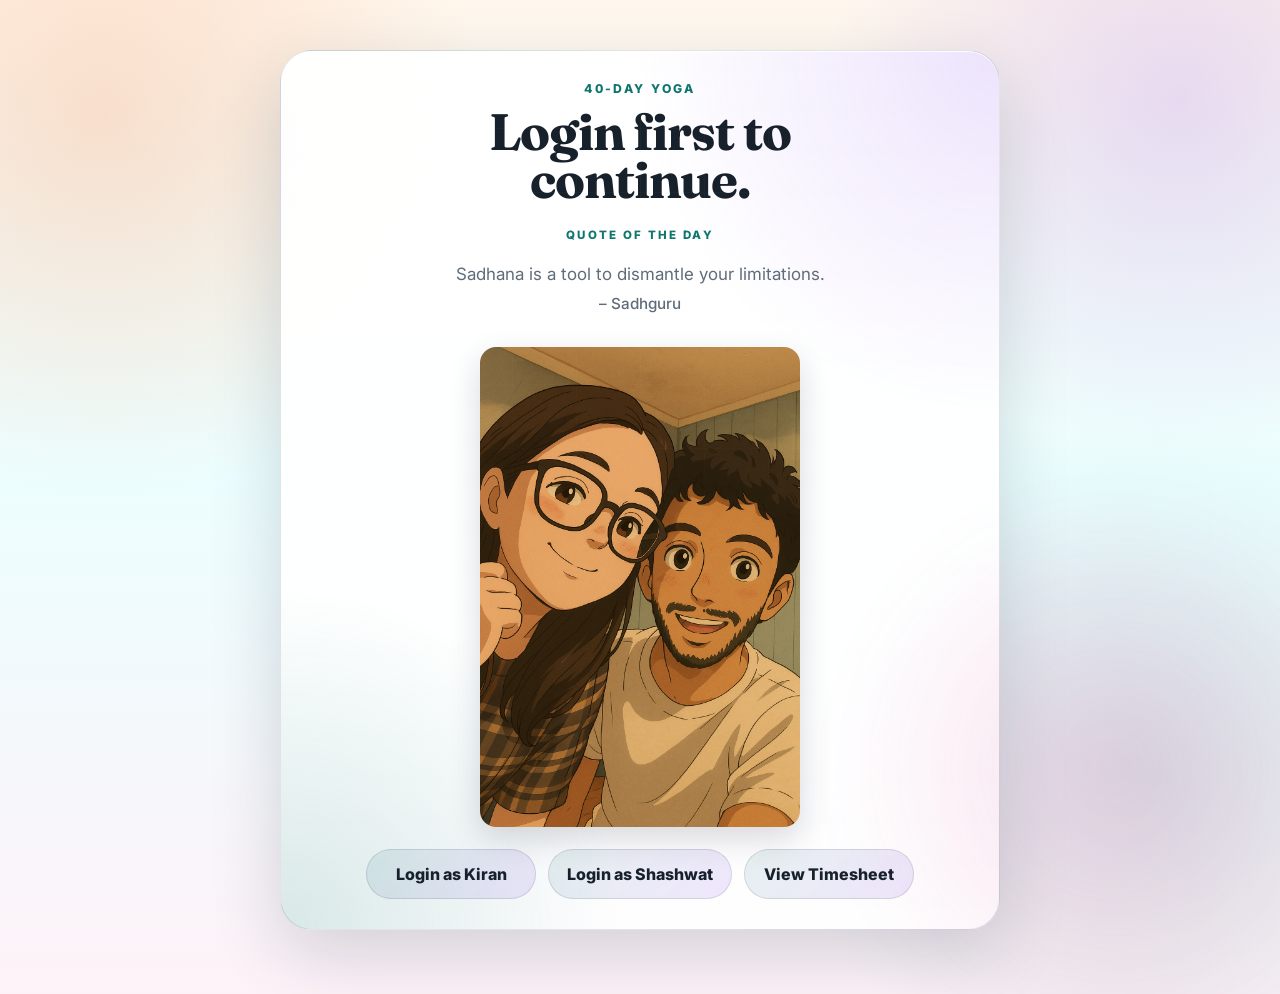
==== commit cfca9fc1: "images added" ====
--- a/admin.html
+++ b/admin.html
@@ -3,7 +3,7 @@
   <head>
     <meta charset="UTF-8" />
     <meta name="viewport" content="width=device-width, initial-scale=1.0" />
-    <title>40-Day Accountability Challenge - Admin</title>
+    <title>40-Day Yoga - Admin</title>
     <link rel="preconnect" href="https://fonts.googleapis.com" />
     <link rel="preconnect" href="https://fonts.gstatic.com" crossorigin />
     <link href="https://fonts.googleapis.com/css2?family=Fraunces:opsz,wght@9..144,600;9..144,700&family=Inter:wght@400;500;600;700;800&display=swap" rel="stylesheet" />
@@ -17,9 +17,7 @@
             <p class="eyebrow">Admin overview</p>
             <h1 id="adminTitle">Read-only control room</h1>
             <p id="adminDateLine" class="lede">Loading Central Time date...</p>
-            <p id="adminInstruction" class="today-instruction">
-              Inspect the full timesheet and the daily matrix dashboard. Editing is disabled.
-            </p>
+            <p id="adminInstruction" class="today-instruction"></p>
           </div>
 
           <div class="today-hero__meta">
--- a/style.css
+++ b/style.css
@@ -94,7 +94,8 @@
 }
 
 .quote-label {
-  margin: 0;
+  margin: 24px 0 0;
+  text-align: center;
   text-transform: uppercase;
   letter-spacing: 0.18em;
   font-size: 0.72rem;
@@ -103,9 +104,18 @@
 }
 
 .auth-card .lede#dailyQuote {
+  margin-left: auto;
+  margin-right: auto;
+  text-align: center;
   max-width: 52ch;
   font-size: 1.06rem;
   line-height: 1.72;
+}
+
+.auth-card h1 {
+  margin-left: auto;
+  margin-right: auto;
+  text-align: center;
 }
 
 .auth-actions {
@@ -116,6 +126,15 @@
   margin-top: 22px;
 }
 
+.welcome-image {
+  max-width: 100%;
+  width: 320px;
+  height: auto;
+  border-radius: 16px;
+  margin: 28px auto 0;
+  display: block;
+  box-shadow: 0 12px 32px rgba(15, 23, 42, 0.16);
+}
 .auth-button,
 .logout-button {
   appearance: none;
@@ -832,11 +851,17 @@
 
   .quote-label {
     font-size: 0.68rem;
+    text-align: center;
+  }
+
+  .auth-card h1 {
+    text-align: center;
   }
 
   .auth-card .lede#dailyQuote {
     font-size: 0.96rem;
     line-height: 1.64;
+    text-align: center;
   }
 
   h1 {
@@ -1376,6 +1401,23 @@
   max-width: 44ch;
 }
 
+body.dashboard-page .today-instruction-row {
+  display: flex;
+  align-items: center;
+  justify-content: space-between;
+  gap: 14px;
+}
+
+body.dashboard-page .signer-focus-image {
+  width: 160px;
+  max-width: 26vw;
+  height: auto;
+  border-radius: 14px;
+  border: 1px solid rgba(23, 33, 43, 0.1);
+  box-shadow: 0 8px 20px rgba(15, 23, 42, 0.14);
+  flex: 0 0 auto;
+}
+
 body.dashboard-page .meta-chip {
   padding: 14px 16px;
   border-radius: 22px;
@@ -1573,6 +1615,28 @@
   border: 1px solid rgba(23, 33, 43, 0.08);
 }
 
+body.dashboard-page .time-presets {
+  display: grid;
+  grid-template-columns: repeat(3, minmax(0, 1fr));
+  gap: 8px;
+}
+
+body.dashboard-page .time-preset {
+  border: 1px solid rgba(23, 33, 43, 0.12);
+  background: rgba(255, 255, 255, 0.95);
+  color: var(--text);
+  border-radius: 14px;
+  padding: 10px 12px;
+  font-weight: 800;
+  cursor: pointer;
+  transition: transform 140ms ease, background 140ms ease, border-color 140ms ease;
+}
+
+body.dashboard-page .time-preset.is-active {
+  background: linear-gradient(135deg, rgba(31, 111, 139, 0.12), rgba(95, 106, 212, 0.12));
+  border-color: rgba(95, 106, 212, 0.24);
+}
+
 body.dashboard-page .time-header {
   display: flex;
   align-items: center;
@@ -1604,6 +1668,23 @@
   border-radius: 18px;
   background: rgba(255, 255, 255, 0.96);
   border: 1px solid rgba(23, 33, 43, 0.08);
+}
+
+body.dashboard-page .time-group select {
+  width: 100%;
+  border: 1px solid rgba(23, 33, 43, 0.12);
+  border-radius: 14px;
+  background: rgba(255, 255, 255, 0.98);
+  color: var(--text);
+  padding: 12px 10px;
+  font: inherit;
+  font-weight: 800;
+  appearance: none;
+}
+
+body.dashboard-page .time-group select:focus {
+  outline: 2px solid rgba(95, 106, 212, 0.24);
+  outline-offset: 2px;
 }
 
 body.dashboard-page .time-group span {
@@ -1707,6 +1788,11 @@
   body.dashboard-page .workspace-tools {
     justify-items: start;
   }
+
+  body.dashboard-page .time-presets {
+    grid-template-columns: repeat(2, minmax(0, 1fr));
+  }
+
 }
 
 @media (max-width: 760px) {
@@ -1723,6 +1809,17 @@
     border-radius: 20px;
   }
 
+  body.dashboard-page .today-instruction-row {
+    align-items: flex-start;
+    gap: 10px;
+  }
+
+  body.dashboard-page .signer-focus-image {
+    width: 120px;
+    max-width: 32vw;
+    border-radius: 12px;
+  }
+
   body.dashboard-page .today-hero__copy {
     padding: 20px;
   }
@@ -1747,4 +1844,12 @@
   body.dashboard-page .time-grid {
     grid-template-columns: 1fr;
   }
-}
+
+  body.dashboard-page .time-presets {
+    grid-template-columns: repeat(2, minmax(0, 1fr));
+  }
+
+  body.dashboard-page .time-preset {
+    padding: 12px 10px;
+  }
+}
